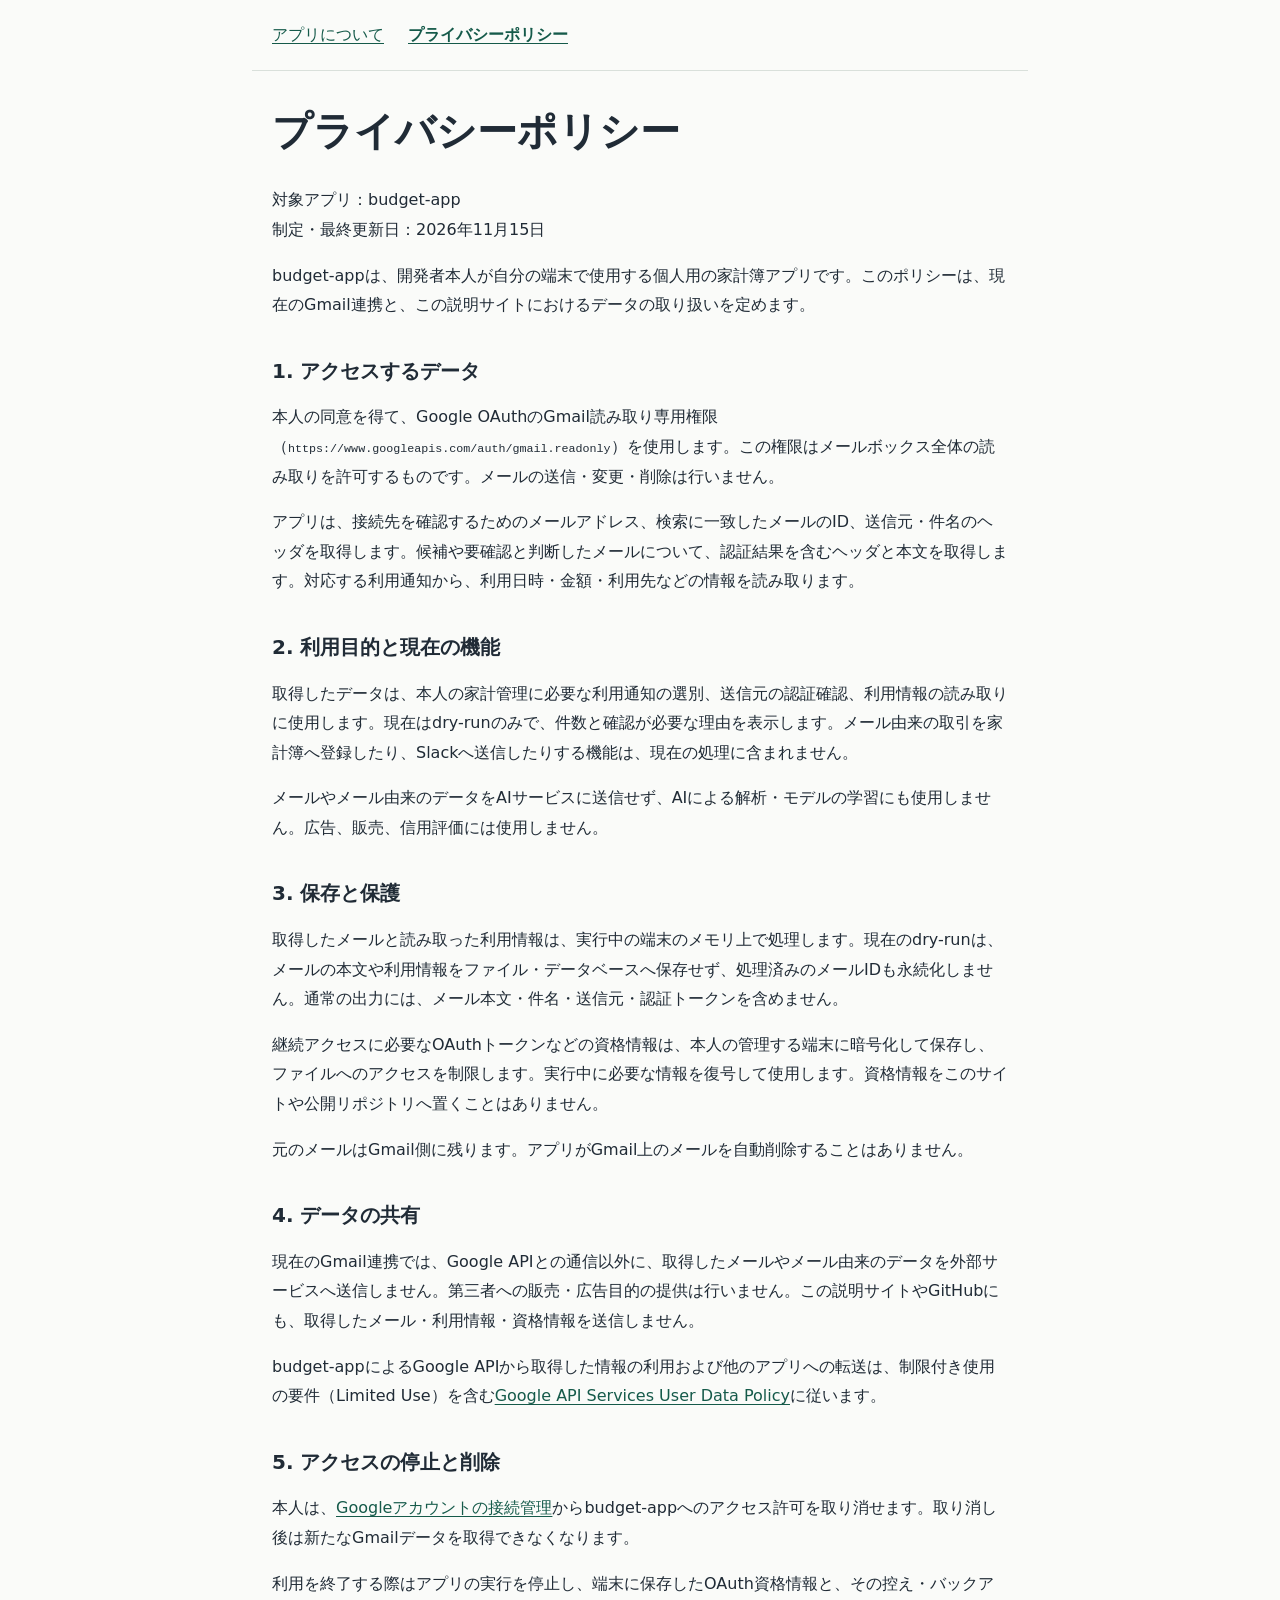
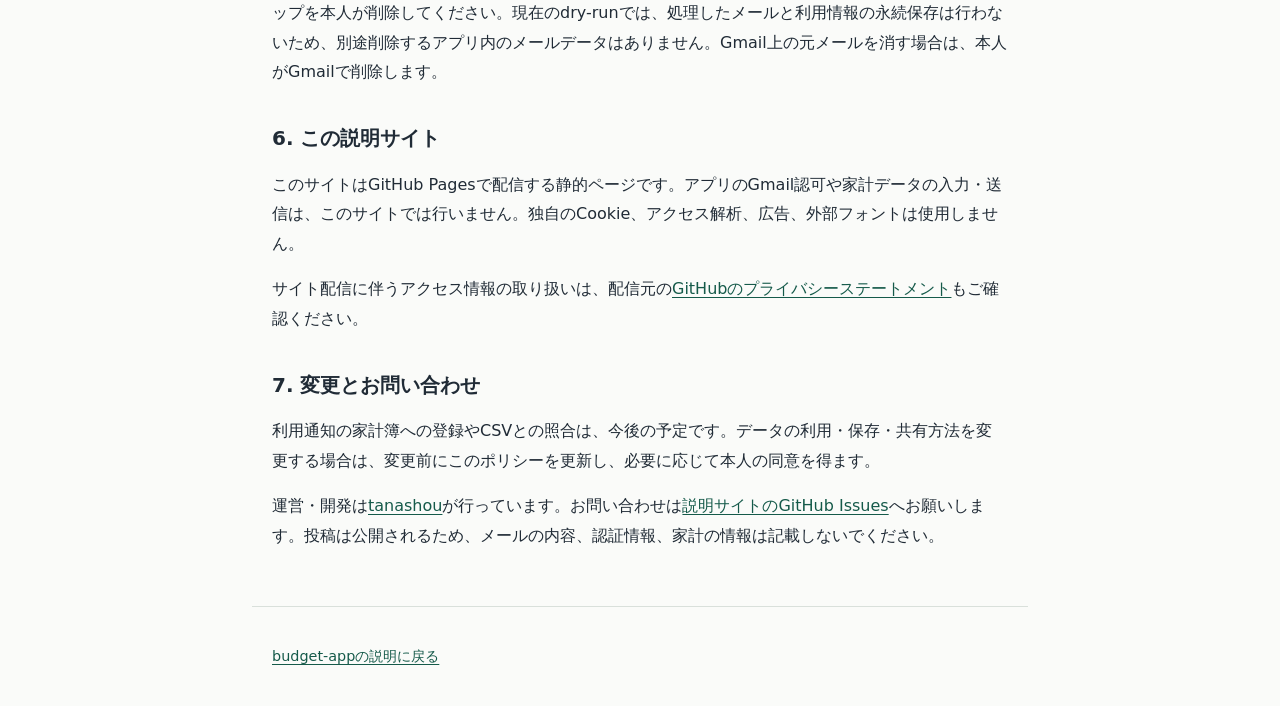
==== docs/privacy.html @ 9f728934 "Publish minimal app description and privacy policy" ====
<!doctype html>
<html lang="ja">
<head>
  <meta charset="utf-8">
  <meta name="viewport" content="width=device-width, initial-scale=1">
  <meta name="description" content="budget-appのGmail連携におけるデータへのアクセス、利用、保存、共有、削除方針。">
  <title>プライバシーポリシー — budget-app</title>
  <link rel="stylesheet" href="styles.css">
</head>
<body>
  <header>
    <nav aria-label="ページ案内"><a href="./">アプリについて</a><a href="privacy.html" aria-current="page">プライバシーポリシー</a></nav>
  </header>
  <main>
    <h1>プライバシーポリシー</h1>
    <p>対象アプリ：budget-app<br>制定・最終更新日：2026年11月15日</p>
    <p>budget-appは、開発者本人が自分の端末で使用する個人用の家計簿アプリです。このポリシーは、現在のGmail連携と、この説明サイトにおけるデータの取り扱いを定めます。</p>

    <h2>1. アクセスするデータ</h2>
    <p>本人の同意を得て、Google OAuthのGmail読み取り専用権限（<code>https://www.googleapis.com/auth/gmail.readonly</code>）を使用します。この権限はメールボックス全体の読み取りを許可するものです。メールの送信・変更・削除は行いません。</p>
    <p>アプリは、接続先を確認するためのメールアドレス、検索に一致したメールのID、送信元・件名のヘッダを取得します。候補や要確認と判断したメールについて、認証結果を含むヘッダと本文を取得します。対応する利用通知から、利用日時・金額・利用先などの情報を読み取ります。</p>

    <h2>2. 利用目的と現在の機能</h2>
    <p>取得したデータは、本人の家計管理に必要な利用通知の選別、送信元の認証確認、利用情報の読み取りに使用します。現在はdry-runのみで、件数と確認が必要な理由を表示します。メール由来の取引を家計簿へ登録したり、Slackへ送信したりする機能は、現在の処理に含まれません。</p>
    <p>メールやメール由来のデータをAIサービスに送信せず、AIによる解析・モデルの学習にも使用しません。広告、販売、信用評価には使用しません。</p>

    <h2>3. 保存と保護</h2>
    <p>取得したメールと読み取った利用情報は、実行中の端末のメモリ上で処理します。現在のdry-runは、メールの本文や利用情報をファイル・データベースへ保存せず、処理済みのメールIDも永続化しません。通常の出力には、メール本文・件名・送信元・認証トークンを含めません。</p>
    <p>継続アクセスに必要なOAuthトークンなどの資格情報は、本人の管理する端末に暗号化して保存し、ファイルへのアクセスを制限します。実行中に必要な情報を復号して使用します。資格情報をこのサイトや公開リポジトリへ置くことはありません。</p>
    <p>元のメールはGmail側に残ります。アプリがGmail上のメールを自動削除することはありません。</p>

    <h2>4. データの共有</h2>
    <p>現在のGmail連携では、Google APIとの通信以外に、取得したメールやメール由来のデータを外部サービスへ送信しません。第三者への販売・広告目的の提供は行いません。この説明サイトやGitHubにも、取得したメール・利用情報・資格情報を送信しません。</p>
    <p>budget-appによるGoogle APIから取得した情報の利用および他のアプリへの転送は、制限付き使用の要件（Limited Use）を含む<a href="https://developers.google.com/terms/api-services-user-data-policy">Google API Services User Data Policy</a>に従います。</p>

    <h2>5. アクセスの停止と削除</h2>
    <p>本人は、<a href="https://myaccount.google.com/connections">Googleアカウントの接続管理</a>からbudget-appへのアクセス許可を取り消せます。取り消し後は新たなGmailデータを取得できなくなります。</p>
    <p>利用を終了する際はアプリの実行を停止し、端末に保存したOAuth資格情報と、その控え・バックアップを本人が削除してください。現在のdry-runでは、処理したメールと利用情報の永続保存は行わないため、別途削除するアプリ内のメールデータはありません。Gmail上の元メールを消す場合は、本人がGmailで削除します。</p>

    <h2>6. この説明サイト</h2>
    <p>このサイトはGitHub Pagesで配信する静的ページです。アプリのGmail認可や家計データの入力・送信は、このサイトでは行いません。独自のCookie、アクセス解析、広告、外部フォントは使用しません。</p>
    <p>サイト配信に伴うアクセス情報の取り扱いは、配信元の<a href="https://docs.github.com/en/site-policy/privacy-policies/github-privacy-statement">GitHubのプライバシーステートメント</a>もご確認ください。</p>

    <h2>7. 変更とお問い合わせ</h2>
    <p>利用通知の家計簿への登録やCSVとの照合は、今後の予定です。データの利用・保存・共有方法を変更する場合は、変更前にこのポリシーを更新し、必要に応じて本人の同意を得ます。</p>
    <p>運営・開発は<a href="https://github.com/tanashou">tanashou</a>が行っています。お問い合わせは<a href="https://github.com/tanashou/budget-app-public-site/issues">説明サイトのGitHub Issues</a>へお願いします。投稿は公開されるため、メールの内容、認証情報、家計の情報は記載しないでください。</p>
  </main>
  <footer><p><a href="./">budget-appの説明に戻る</a></p></footer>
</body>
</html>
---- docs/styles.css ----
:root {
  color-scheme: light;
  font-family: system-ui, -apple-system, BlinkMacSystemFont, "Segoe UI", sans-serif;
  color: #202b36;
  background: #fafbf9;
  line-height: 1.85;
}
body { margin: 0; }
header, main, footer { max-width: 46rem; margin: 0 auto; padding: 1.25rem; }
header { border-bottom: 1px solid #d9e0db; }
nav { display: flex; flex-wrap: wrap; gap: .5rem 1.5rem; }
main { padding-top: 2rem; padding-bottom: 2.5rem; }
h1 { font-size: clamp(1.8rem, 5vw, 2.5rem); line-height: 1.4; margin-top: 0; }
h2 { font-size: 1.25rem; margin-top: 2.25rem; line-height: 1.5; }
p { margin: 1rem 0; overflow-wrap: anywhere; }
.lead { font-size: 1.15rem; }
a { color: #155a4a; text-underline-offset: .2em; }
a:hover { text-decoration-thickness: .15em; }
a:focus-visible { outline: 2px solid #155a4a; outline-offset: 4px; }
[aria-current="page"] { font-weight: 700; }
code { font-size: .9em; overflow-wrap: anywhere; }
footer { border-top: 1px solid #d9e0db; font-size: .9rem; }
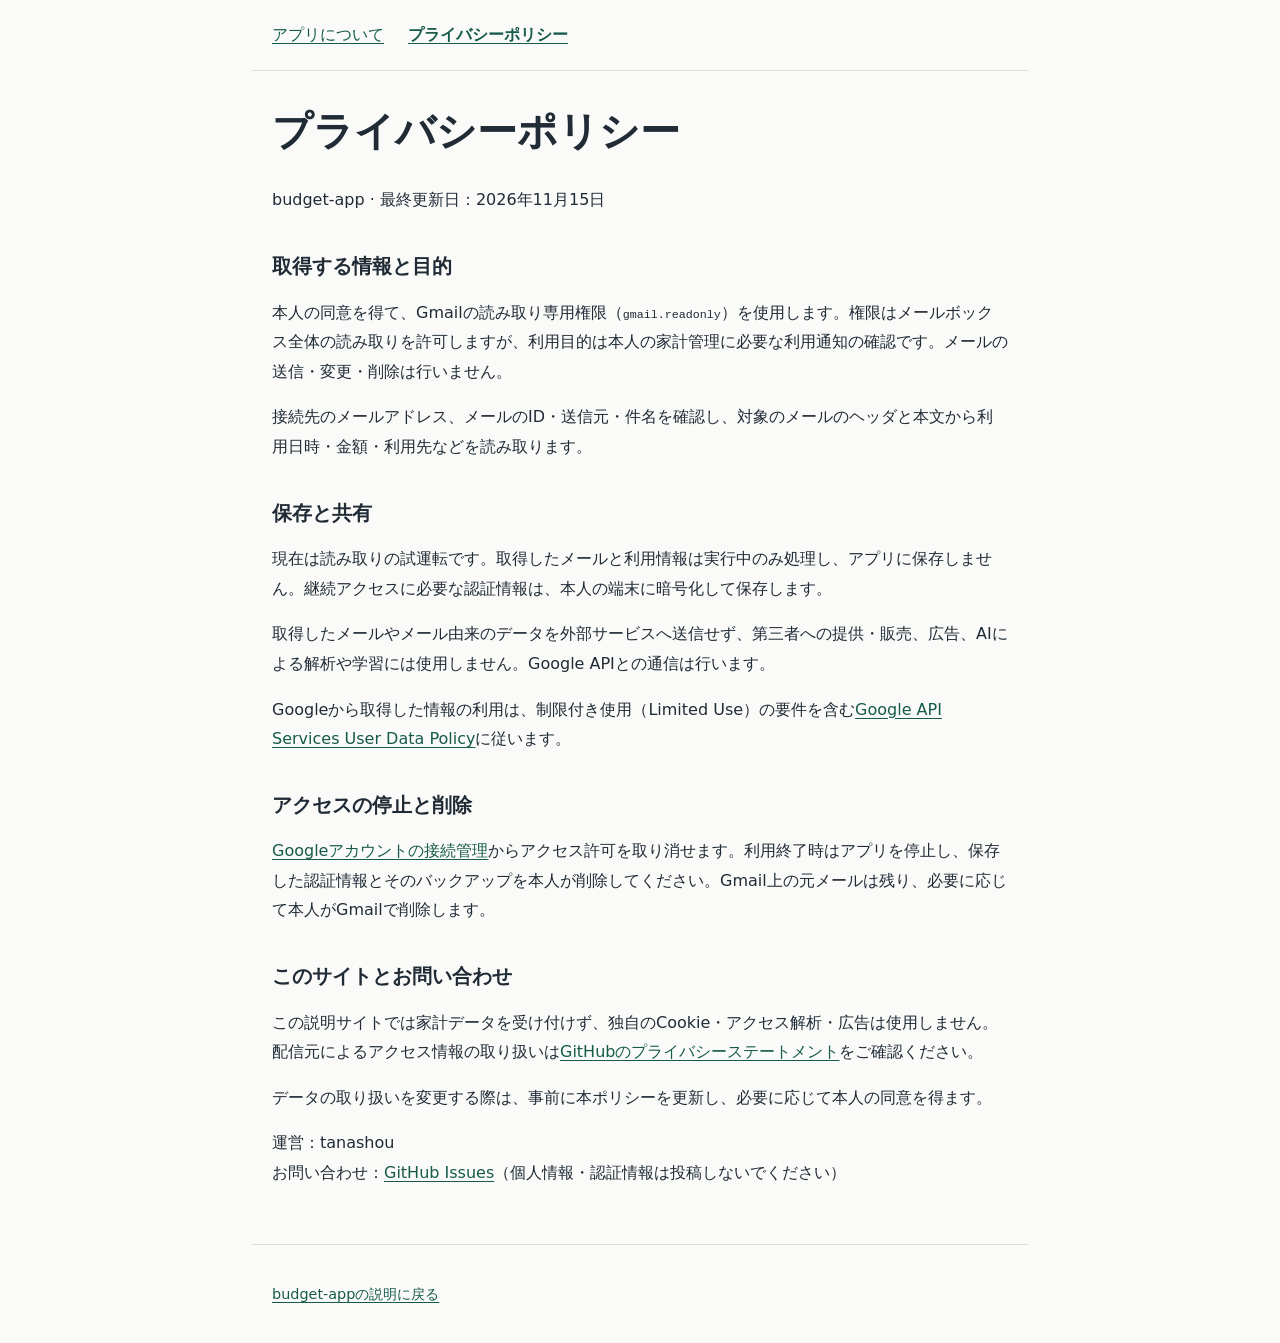
==== commit e755abd6: "Simplify public copy and remove implementation details" ====
--- a/docs/privacy.html
+++ b/docs/privacy.html
@@ -13,37 +13,24 @@
   </header>
   <main>
     <h1>プライバシーポリシー</h1>
-    <p>対象アプリ：budget-app<br>制定・最終更新日：2026年11月15日</p>
-    <p>budget-appは、開発者本人が自分の端末で使用する個人用の家計簿アプリです。このポリシーは、現在のGmail連携と、この説明サイトにおけるデータの取り扱いを定めます。</p>
+    <p>budget-app · 最終更新日：2026年11月15日</p>
 
-    <h2>1. アクセスするデータ</h2>
-    <p>本人の同意を得て、Google OAuthのGmail読み取り専用権限（<code>https://www.googleapis.com/auth/gmail.readonly</code>）を使用します。この権限はメールボックス全体の読み取りを許可するものです。メールの送信・変更・削除は行いません。</p>
-    <p>アプリは、接続先を確認するためのメールアドレス、検索に一致したメールのID、送信元・件名のヘッダを取得します。候補や要確認と判断したメールについて、認証結果を含むヘッダと本文を取得します。対応する利用通知から、利用日時・金額・利用先などの情報を読み取ります。</p>
+    <h2>取得する情報と目的</h2>
+    <p>本人の同意を得て、Gmailの読み取り専用権限（<code>gmail.readonly</code>）を使用します。権限はメールボックス全体の読み取りを許可しますが、利用目的は本人の家計管理に必要な利用通知の確認です。メールの送信・変更・削除は行いません。</p>
+    <p>接続先のメールアドレス、メールのID・送信元・件名を確認し、対象のメールのヘッダと本文から利用日時・金額・利用先などを読み取ります。</p>
 
-    <h2>2. 利用目的と現在の機能</h2>
-    <p>取得したデータは、本人の家計管理に必要な利用通知の選別、送信元の認証確認、利用情報の読み取りに使用します。現在はdry-runのみで、件数と確認が必要な理由を表示します。メール由来の取引を家計簿へ登録したり、Slackへ送信したりする機能は、現在の処理に含まれません。</p>
-    <p>メールやメール由来のデータをAIサービスに送信せず、AIによる解析・モデルの学習にも使用しません。広告、販売、信用評価には使用しません。</p>
+    <h2>保存と共有</h2>
+    <p>現在は読み取りの試運転です。取得したメールと利用情報は実行中のみ処理し、アプリに保存しません。継続アクセスに必要な認証情報は、本人の端末に暗号化して保存します。</p>
+    <p>取得したメールやメール由来のデータを外部サービスへ送信せず、第三者への提供・販売、広告、AIによる解析や学習には使用しません。Google APIとの通信は行います。</p>
+    <p>Googleから取得した情報の利用は、制限付き使用（Limited Use）の要件を含む<a href="https://developers.google.com/terms/api-services-user-data-policy">Google API Services User Data Policy</a>に従います。</p>
 
-    <h2>3. 保存と保護</h2>
-    <p>取得したメールと読み取った利用情報は、実行中の端末のメモリ上で処理します。現在のdry-runは、メールの本文や利用情報をファイル・データベースへ保存せず、処理済みのメールIDも永続化しません。通常の出力には、メール本文・件名・送信元・認証トークンを含めません。</p>
-    <p>継続アクセスに必要なOAuthトークンなどの資格情報は、本人の管理する端末に暗号化して保存し、ファイルへのアクセスを制限します。実行中に必要な情報を復号して使用します。資格情報をこのサイトや公開リポジトリへ置くことはありません。</p>
-    <p>元のメールはGmail側に残ります。アプリがGmail上のメールを自動削除することはありません。</p>
+    <h2>アクセスの停止と削除</h2>
+    <p><a href="https://myaccount.google.com/connections">Googleアカウントの接続管理</a>からアクセス許可を取り消せます。利用終了時はアプリを停止し、保存した認証情報とそのバックアップを本人が削除してください。Gmail上の元メールは残り、必要に応じて本人がGmailで削除します。</p>
 
-    <h2>4. データの共有</h2>
-    <p>現在のGmail連携では、Google APIとの通信以外に、取得したメールやメール由来のデータを外部サービスへ送信しません。第三者への販売・広告目的の提供は行いません。この説明サイトやGitHubにも、取得したメール・利用情報・資格情報を送信しません。</p>
-    <p>budget-appによるGoogle APIから取得した情報の利用および他のアプリへの転送は、制限付き使用の要件（Limited Use）を含む<a href="https://developers.google.com/terms/api-services-user-data-policy">Google API Services User Data Policy</a>に従います。</p>
-
-    <h2>5. アクセスの停止と削除</h2>
-    <p>本人は、<a href="https://myaccount.google.com/connections">Googleアカウントの接続管理</a>からbudget-appへのアクセス許可を取り消せます。取り消し後は新たなGmailデータを取得できなくなります。</p>
-    <p>利用を終了する際はアプリの実行を停止し、端末に保存したOAuth資格情報と、その控え・バックアップを本人が削除してください。現在のdry-runでは、処理したメールと利用情報の永続保存は行わないため、別途削除するアプリ内のメールデータはありません。Gmail上の元メールを消す場合は、本人がGmailで削除します。</p>
-
-    <h2>6. この説明サイト</h2>
-    <p>このサイトはGitHub Pagesで配信する静的ページです。アプリのGmail認可や家計データの入力・送信は、このサイトでは行いません。独自のCookie、アクセス解析、広告、外部フォントは使用しません。</p>
-    <p>サイト配信に伴うアクセス情報の取り扱いは、配信元の<a href="https://docs.github.com/en/site-policy/privacy-policies/github-privacy-statement">GitHubのプライバシーステートメント</a>もご確認ください。</p>
-
-    <h2>7. 変更とお問い合わせ</h2>
-    <p>利用通知の家計簿への登録やCSVとの照合は、今後の予定です。データの利用・保存・共有方法を変更する場合は、変更前にこのポリシーを更新し、必要に応じて本人の同意を得ます。</p>
-    <p>運営・開発は<a href="https://github.com/tanashou">tanashou</a>が行っています。お問い合わせは<a href="https://github.com/tanashou/budget-app-public-site/issues">説明サイトのGitHub Issues</a>へお願いします。投稿は公開されるため、メールの内容、認証情報、家計の情報は記載しないでください。</p>
+    <h2>このサイトとお問い合わせ</h2>
+    <p>この説明サイトでは家計データを受け付けず、独自のCookie・アクセス解析・広告は使用しません。配信元によるアクセス情報の取り扱いは<a href="https://docs.github.com/en/site-policy/privacy-policies/github-privacy-statement">GitHubのプライバシーステートメント</a>をご確認ください。</p>
+    <p>データの取り扱いを変更する際は、事前に本ポリシーを更新し、必要に応じて本人の同意を得ます。</p>
+    <p>運営：tanashou<br>お問い合わせ：<a href="https://github.com/tanashou/7dfd6725f7e2b0c6/issues">GitHub Issues</a>（個人情報・認証情報は投稿しないでください）</p>
   </main>
   <footer><p><a href="./">budget-appの説明に戻る</a></p></footer>
 </body>
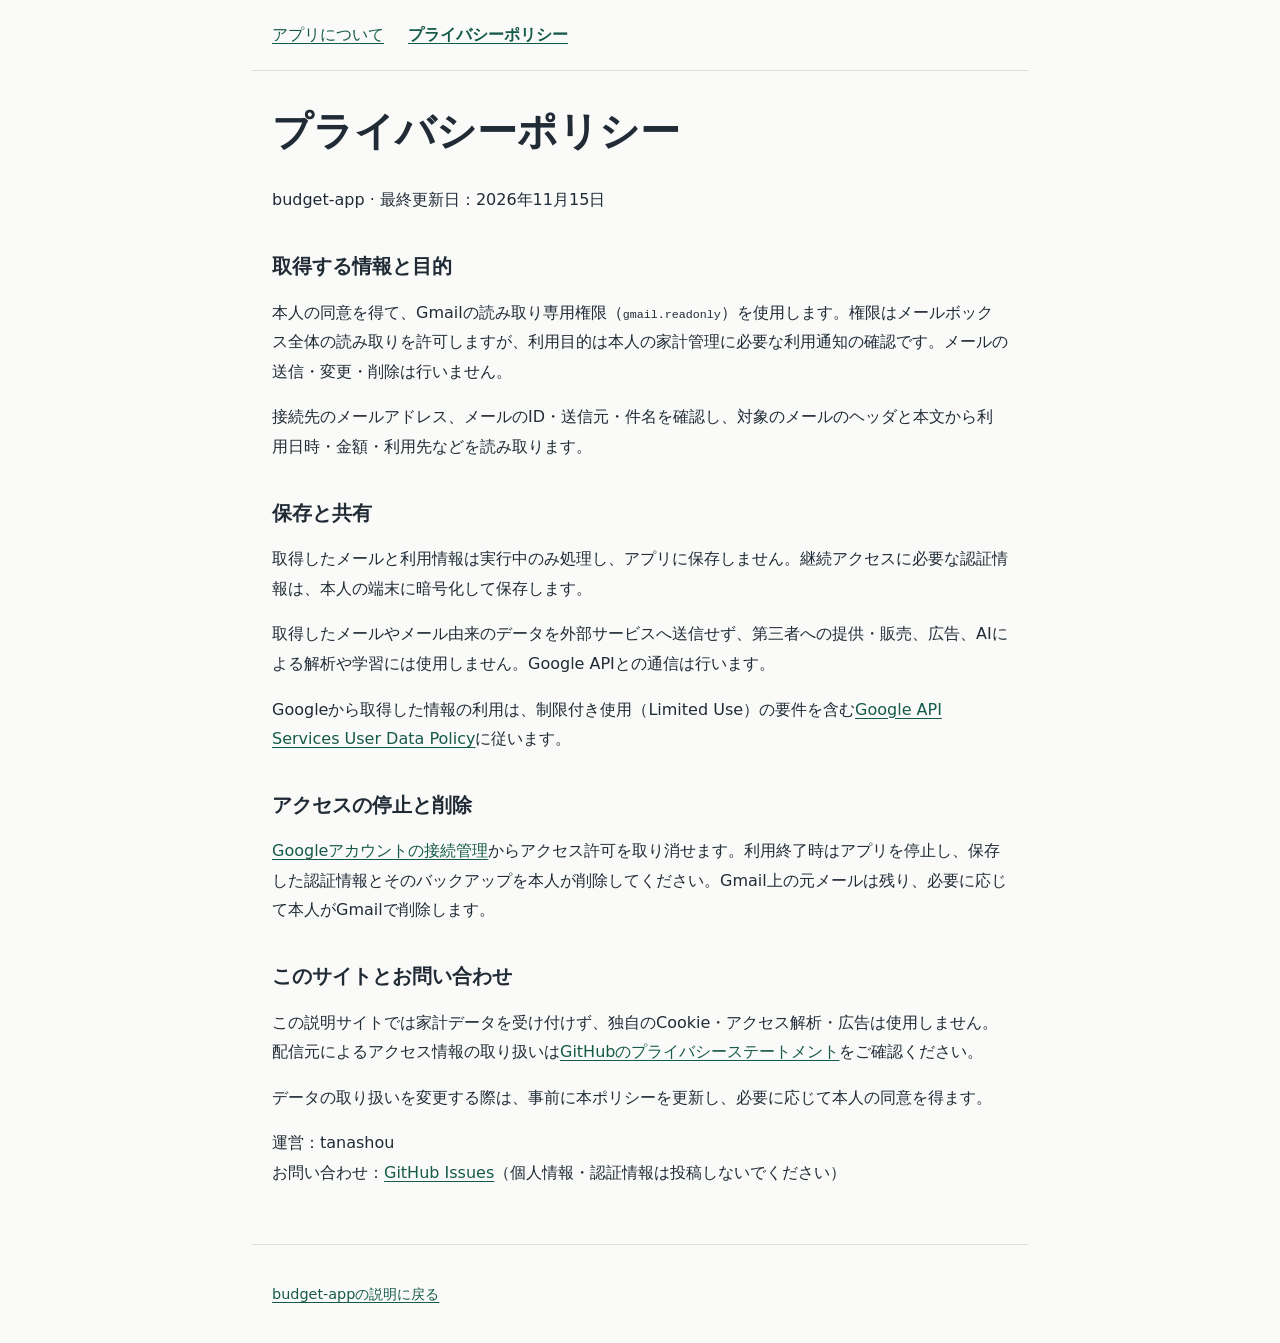
==== commit 6c813e69: "Remove development-stage wording from public pages" ====
--- a/docs/privacy.html
+++ b/docs/privacy.html
@@ -20,7 +20,7 @@
     <p>接続先のメールアドレス、メールのID・送信元・件名を確認し、対象のメールのヘッダと本文から利用日時・金額・利用先などを読み取ります。</p>
 
     <h2>保存と共有</h2>
-    <p>現在は読み取りの試運転です。取得したメールと利用情報は実行中のみ処理し、アプリに保存しません。継続アクセスに必要な認証情報は、本人の端末に暗号化して保存します。</p>
+    <p>取得したメールと利用情報は実行中のみ処理し、アプリに保存しません。継続アクセスに必要な認証情報は、本人の端末に暗号化して保存します。</p>
     <p>取得したメールやメール由来のデータを外部サービスへ送信せず、第三者への提供・販売、広告、AIによる解析や学習には使用しません。Google APIとの通信は行います。</p>
     <p>Googleから取得した情報の利用は、制限付き使用（Limited Use）の要件を含む<a href="https://developers.google.com/terms/api-services-user-data-policy">Google API Services User Data Policy</a>に従います。</p>
 
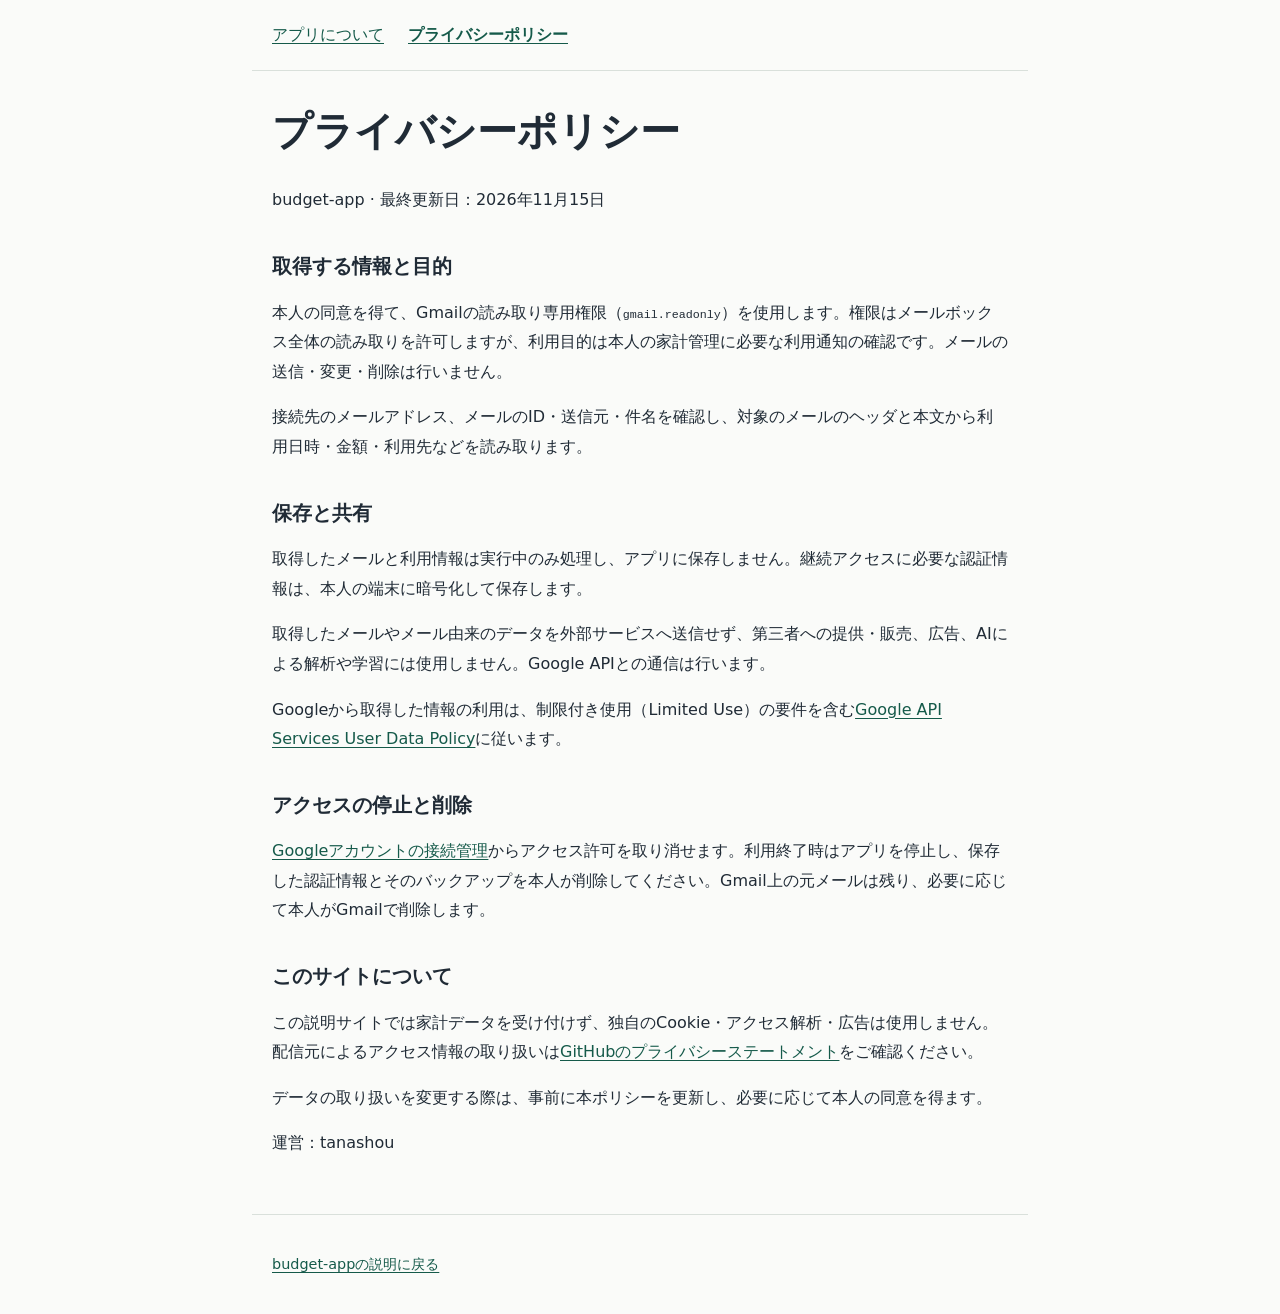
==== commit 7d8de6c9: "Remove optional inquiry links from public pages" ====
--- a/docs/privacy.html
+++ b/docs/privacy.html
@@ -27,10 +27,10 @@
     <h2>アクセスの停止と削除</h2>
     <p><a href="https://myaccount.google.com/connections">Googleアカウントの接続管理</a>からアクセス許可を取り消せます。利用終了時はアプリを停止し、保存した認証情報とそのバックアップを本人が削除してください。Gmail上の元メールは残り、必要に応じて本人がGmailで削除します。</p>
 
-    <h2>このサイトとお問い合わせ</h2>
+    <h2>このサイトについて</h2>
     <p>この説明サイトでは家計データを受け付けず、独自のCookie・アクセス解析・広告は使用しません。配信元によるアクセス情報の取り扱いは<a href="https://docs.github.com/en/site-policy/privacy-policies/github-privacy-statement">GitHubのプライバシーステートメント</a>をご確認ください。</p>
     <p>データの取り扱いを変更する際は、事前に本ポリシーを更新し、必要に応じて本人の同意を得ます。</p>
-    <p>運営：tanashou<br>お問い合わせ：<a href="https://github.com/tanashou/7dfd6725f7e2b0c6/issues">GitHub Issues</a>（個人情報・認証情報は投稿しないでください）</p>
+    <p>運営：tanashou</p>
   </main>
   <footer><p><a href="./">budget-appの説明に戻る</a></p></footer>
 </body>
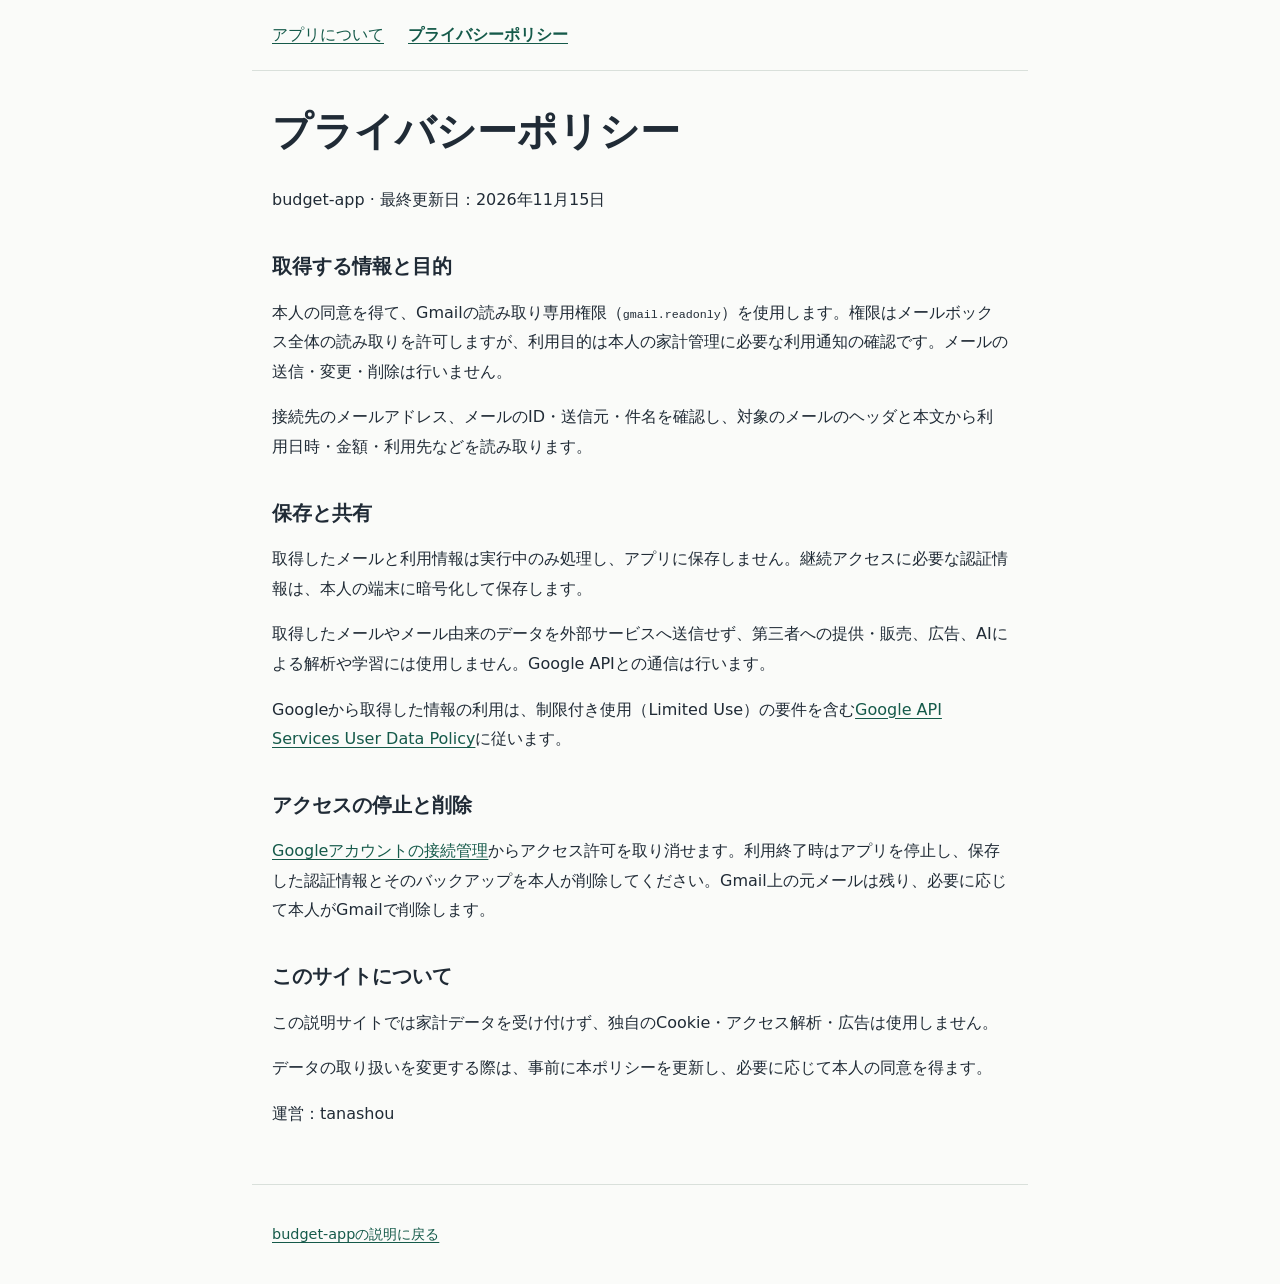
==== commit 2cc13c8b: "Remove remaining GitHub link from public privacy page" ====
--- a/docs/privacy.html
+++ b/docs/privacy.html
@@ -28,7 +28,7 @@
     <p><a href="https://myaccount.google.com/connections">Googleアカウントの接続管理</a>からアクセス許可を取り消せます。利用終了時はアプリを停止し、保存した認証情報とそのバックアップを本人が削除してください。Gmail上の元メールは残り、必要に応じて本人がGmailで削除します。</p>
 
     <h2>このサイトについて</h2>
-    <p>この説明サイトでは家計データを受け付けず、独自のCookie・アクセス解析・広告は使用しません。配信元によるアクセス情報の取り扱いは<a href="https://docs.github.com/en/site-policy/privacy-policies/github-privacy-statement">GitHubのプライバシーステートメント</a>をご確認ください。</p>
+    <p>この説明サイトでは家計データを受け付けず、独自のCookie・アクセス解析・広告は使用しません。</p>
     <p>データの取り扱いを変更する際は、事前に本ポリシーを更新し、必要に応じて本人の同意を得ます。</p>
     <p>運営：tanashou</p>
   </main>
